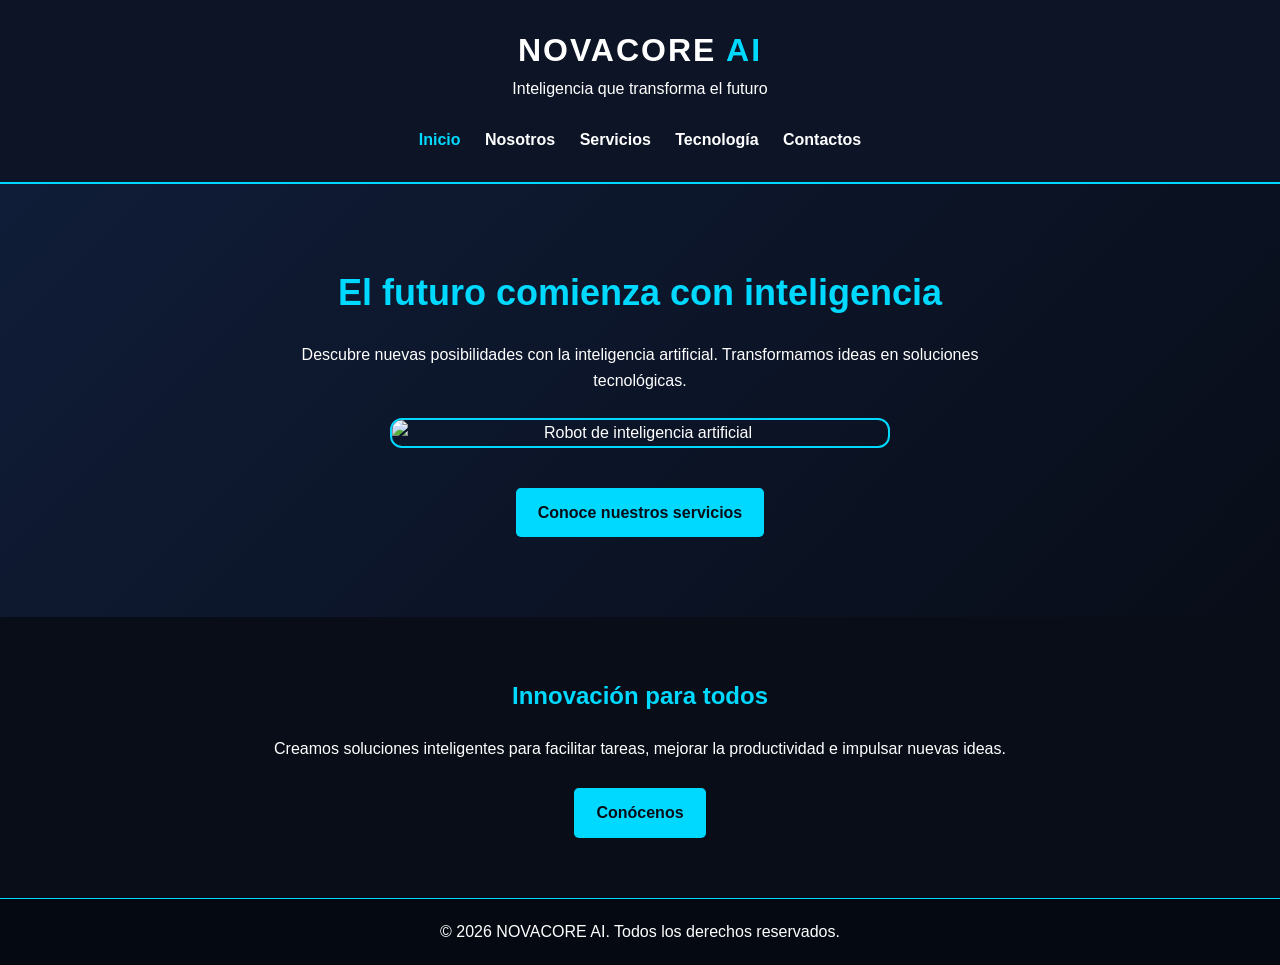
==== index.html @ 9088cf20 "Add files via upload" ====
<!DOCTYPE html>
<html lang="es">
<head>
    <meta charset="UTF-8">
    <meta name="viewport" content="width=device-width, initial-scale=1.0">
    <title>Inicio | NOVACORE AI</title>
    <meta name="description" content="NOVACORE AI: inteligencia artificial, innovación y tecnología para el futuro.">
    <meta name="author" content="NOVACORE AI">
    <link rel="stylesheet" href="estilos.css">
</head>
<body>

<header>
    <div class="contenedor">
        <h1>NOVACORE <span>AI</span></h1>
        <p>Inteligencia que transforma el futuro</p>
        <nav>
            <a href="index.html" class="activo">Inicio</a>
            <a href="nosotros.html">Nosotros</a>
            <a href="servicios.html">Servicios</a>
            <a href="tecnologia.html">Tecnología</a>
            <a href="contactos.html">Contactos</a>
        </nav>
    </div>
</header>

<main>
    <section class="principal">
        <div class="contenedor">
            <h2>El futuro comienza con inteligencia</h2>
            <p>
                Descubre nuevas posibilidades con la inteligencia artificial.
                Transformamos ideas en soluciones tecnológicas.
            </p>

            <img src="imagenes/robot.jpg"
                 alt="Robot de inteligencia artificial"
                 class="imagen-principal">

            <a href="servicios.html" class="boton">
                Conoce nuestros servicios
            </a>
        </div>
    </section>

    <section class="seccion">
        <div class="contenedor">
            <h2>Innovación para todos</h2>
            <p>
                Creamos soluciones inteligentes para facilitar tareas,
                mejorar la productividad e impulsar nuevas ideas.
            </p>
            <a href="nosotros.html" class="boton">Conócenos</a>
        </div>
    </section>
</main>

<footer>
    <p>&copy; 2026 NOVACORE AI. Todos los derechos reservados.</p>
</footer>

</body>
</html>
---- estilos.css ----
/* CONFIGURACION GENERAL */
* {
    margin: 0;
    padding: 0;
    box-sizing: border-box;
    scroll-behavior: smooth;
}

body {
    font-family: Arial, sans-serif;
    background-color: #080d18;
    color: white;
    line-height: 1.6;
}

.contenedor {
    width: 90%;
    max-width: 1100px;
    margin: auto;
}

/* ENCABEZADO */
header {
    background-color: #0c1425;
    padding: 25px 0;
    text-align: center;
    border-bottom: 2px solid #00d9ff;
}

header h1 {
    font-size: 32px;
    letter-spacing: 2px;
}

header span {
    color: #00d9ff;
}

nav {
    margin-top: 20px;
}

nav a {
    display: inline-block;
    color: white;
    text-decoration: none;
    margin: 5px 10px;
    font-weight: bold;
    transition: color 0.3s;
}

nav a:hover,
nav a.activo {
    color: #00d9ff;
}

/* PORTADA */
.principal {
    padding: 80px 0;
    text-align: center;
    background: linear-gradient(135deg, #101d38, #080d18);
    animation: aparecer 1s ease;
}

.principal h2 {
    font-size: 36px;
    color: #00d9ff;
    margin-bottom: 20px;
}

.principal p {
    max-width: 700px;
    margin: 0 auto 20px;
}

.imagen-principal {
    display: block;
    width: 100%;
    max-width: 500px;
    height: auto;
    margin: 25px auto;
    border-radius: 12px;
    border: 2px solid #00d9ff;
}

/* BOTONES */
.boton {
    display: inline-block;
    background-color: #00d9ff;
    color: #080d18;
    padding: 12px 22px;
    margin-top: 15px;
    border-radius: 5px;
    text-decoration: none;
    font-weight: bold;
    transition: 0.3s;
}

.boton:hover {
    background-color: white;
    transform: scale(1.05);
}

/* SECCIONES */
.seccion {
    padding: 60px 0;
    text-align: center;
}

.seccion h2 {
    color: #00d9ff;
    margin-bottom: 20px;
}

.seccion h3 {
    margin: 20px 0 10px;
}

.seccion p {
    margin-bottom: 12px;
}

.oscuro {
    background-color: #10192b;
}

/* TARJETAS */
.tarjetas {
    display: flex;
    flex-wrap: wrap;
    gap: 20px;
}

.tarjeta {
    flex: 1;
    min-width: 220px;
    padding: 25px;
    background-color: #18253c;
    border: 1px solid #00d9ff;
    border-radius: 8px;
    transition: transform 0.3s;
}

.tarjeta:hover {
    transform: translateY(-6px);
}

.tarjeta h3 {
    color: #00d9ff;
    margin-top: 0;
}

/* CONTACTOS */
.contacto {
    max-width: 600px;
    margin: auto;
}

/* VIDEO DE YOUTUBE */
.video {
    width: 100%;
    max-width: 700px;
    aspect-ratio: 16 / 9;
    margin: 25px auto;
}

.video iframe {
    width: 100%;
    height: 100%;
    border: none;
    border-radius: 8px;
}

/* AUDIO Y VIDEO LOCAL */
.multimedia {
    display: block;
    width: 100%;
    max-width: 600px;
    margin: 20px auto;
}

/* PIE DE PAGINA */
footer {
    background-color: #050912;
    text-align: center;
    padding: 20px;
    border-top: 1px solid #00d9ff;
}

/* ANIMACION */
@keyframes aparecer {
    from {
        opacity: 0;
        transform: translateY(20px);
    }

    to {
        opacity: 1;
        transform: translateY(0);
    }
}

/* MEDIA QUERY 1: TABLETS */
@media (max-width: 768px) {
    .tarjetas {
        flex-direction: column;
    }

    .principal h2 {
        font-size: 30px;
    }

    nav a {
        margin: 5px;
    }
}

/* MEDIA QUERY 2: CELULARES */
@media (max-width: 480px) {
    header h1 {
        font-size: 25px;
    }

    .principal {
        padding: 50px 0;
    }

    .principal h2 {
        font-size: 25px;
    }

    .seccion {
        padding: 40px 0;
    }

    nav a {
        font-size: 14px;
        margin: 4px;
    }
}
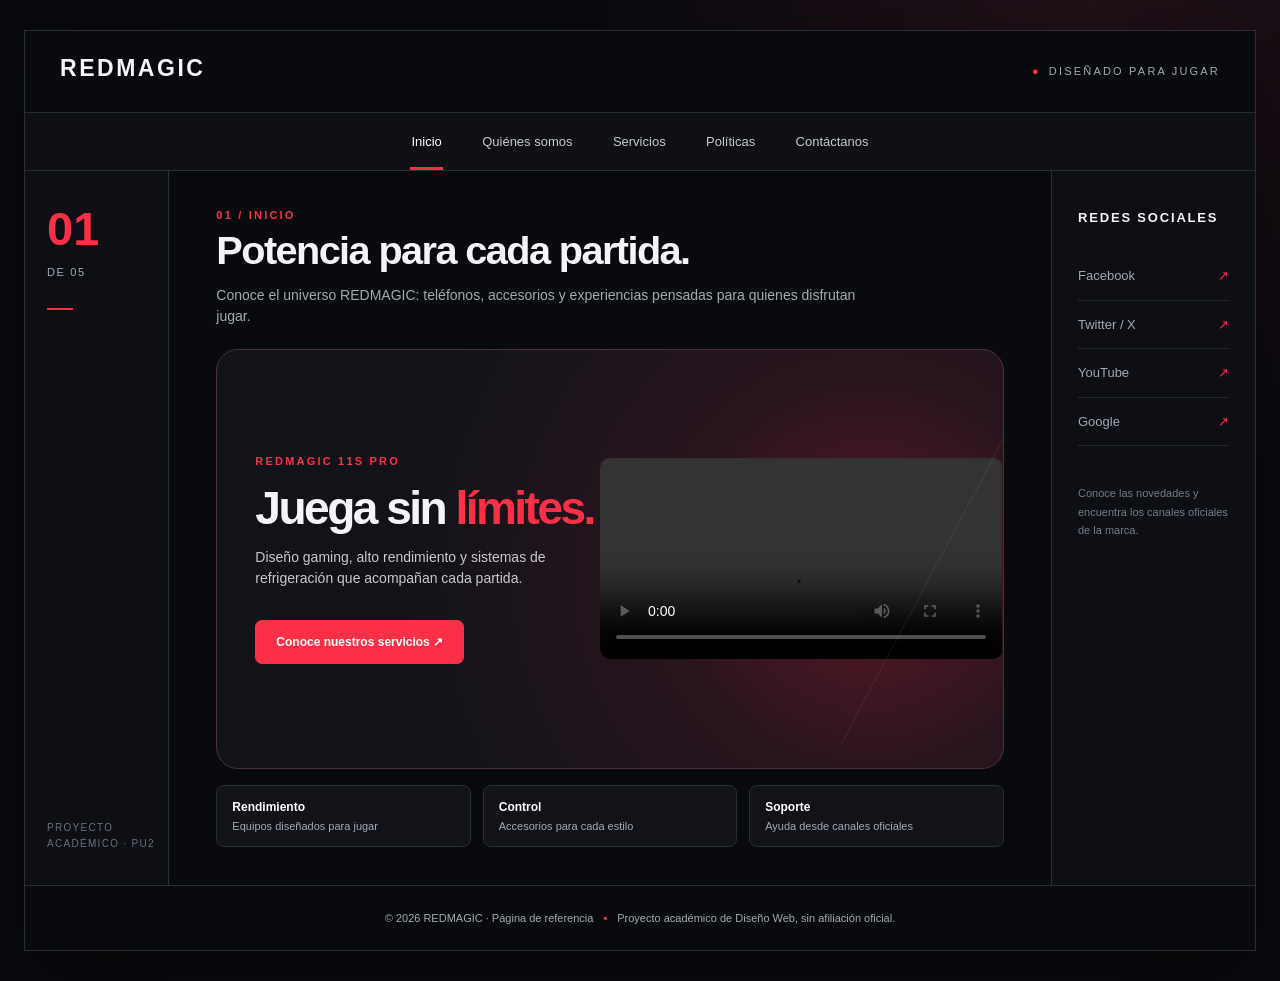
==== commit 488a190c: "Add files via upload" ====
--- a/index.html
+++ b/index.html
@@ -1,63 +1,82 @@
+
 <!DOCTYPE html>
 <html lang="es">
 <head>
-    <meta charset="UTF-8">
-    <meta name="viewport" content="width=device-width, initial-scale=1.0">
-    <title>Inicio | NOVACORE AI</title>
-    <meta name="description" content="NOVACORE AI: inteligencia artificial, innovación y tecnología para el futuro.">
-    <meta name="author" content="NOVACORE AI">
-    <link rel="stylesheet" href="estilos.css">
+  <meta charset="UTF-8">
+  <meta name="viewport" content="width=device-width, initial-scale=1.0">
+  <meta name="description" content="Proyecto académico sobre REDMAGIC y sus productos gaming.">
+  <title>Inicio | REDMAGIC</title>
+  <link rel="icon" href="img/redmagic-logo.png" type="image/png">
+  <link rel="stylesheet" href="css/estilos.css">
 </head>
 <body>
+  <a class="salto" href="#contenido">Saltar al contenido</a>
+  <div class="sitio">
+    <header class="cabecera">
+      <a class="marca" href="index.html" aria-label="REDMAGIC, ir a Inicio">
+    <span><strong>REDMAGIC</strong><small></small></span>
+      </a>
+      <span class="cabecera-etiqueta"><span>●</span>DISEÑADO PARA JUGAR</span>
+    </header>
 
-<header>
-    <div class="contenedor">
-        <h1>NOVACORE <span>AI</span></h1>
-        <p>Inteligencia que transforma el futuro</p>
-        <nav>
-            <a href="index.html" class="activo">Inicio</a>
-            <a href="nosotros.html">Nosotros</a>
-            <a href="servicios.html">Servicios</a>
-            <a href="tecnologia.html">Tecnología</a>
-            <a href="contactos.html">Contactos</a>
-        </nav>
+    <nav class="menu" aria-label="Menú principal">
+        <a href="index.html" aria-current="page">Inicio</a>
+        <a href="quienes-somos.html">Quiénes somos</a>
+        <a href="servicios.html">Servicios</a>
+        <a href="politicas.html">Políticas</a>
+        <a href="contactanos.html">Contáctanos</a>
+    </nav>
+
+    <div class="columnas">
+      <aside class="lateral-izquierdo" aria-label="Número de página">
+        <div class="numero">01</div>
+        <p>de 05<br></p>
+        <div class="barra"></div>
+        <span class="vertical">PROYECTO ACADÉMICO · PU2</span>
+      </aside>
+
+      <main id="contenido" class="contenido">
+        <p class="eyebrow">01 / INICIO</p>
+        <h1>Potencia para cada partida.</h1>
+        <p class="intro">Conoce el universo REDMAGIC: teléfonos, accesorios y experiencias pensadas para quienes disfrutan jugar.</p>
+        <section class="hero" aria-label="Teléfono REDMAGIC de referencia">
+          <div class="hero-texto">
+            <p class="eyebrow">REDMAGIC 11S PRO</p>
+            <h2>Juega sin <span class="resaltar">límites.</span></h2>
+            <p>Diseño gaming, alto rendimiento y sistemas de refrigeración que acompañan cada partida.</p>
+            <a class="boton" href="servicios.html">Conoce nuestros servicios ↗</a>
+          </div>
+         
+<div class="hero-video">
+    <video controls preload="metadata" playsinline>
+        <source src="c:\Users\alumno303b\Downloads\videoplayback (1).mp4" type="video/mp4">
+    
+    </video>
+</div>
+
+        </section>
+        <div class="destacados" aria-label="Aspectos destacados">
+          <div><strong>Rendimiento</strong><span>Equipos diseñados para jugar</span></div>
+          <div><strong>Control</strong><span>Accesorios para cada estilo</span></div>
+          <div><strong>Soporte</strong><span>Ayuda desde canales oficiales</span></div>
+        </div>
+      </main>
+
+      <aside class="lateral-derecho" aria-label="Redes sociales">
+        <h2>Redes sociales</h2>
+        <a href="https://www.facebook.com/redmagicgaming" target="_blank" rel="noopener noreferrer">Facebook <span>↗</span></a>
+        <a href="https://x.com/redmagicgaming" target="_blank" rel="noopener noreferrer">Twitter / X <span>↗</span></a>
+        <a href="https://www.youtube.com/channel/UCqX5t6irpHLRUBqf_0hKAvg" target="_blank" rel="noopener noreferrer">YouTube <span>↗</span></a>
+        <a href="https://www.google.com/search?q=REDMAGIC+sitio+oficial" target="_blank" rel="noopener noreferrer">Google <span>↗</span></a>
+        <p class="social-nota">Conoce las novedades y encuentra los canales oficiales de la marca.</p>
+      </aside>
     </div>
-</header>
 
-<main>
-    <section class="principal">
-        <div class="contenedor">
-            <h2>El futuro comienza con inteligencia</h2>
-            <p>
-                Descubre nuevas posibilidades con la inteligencia artificial.
-                Transformamos ideas en soluciones tecnológicas.
-            </p>
-
-            <img src="imagenes/robot.jpg"
-                 alt="Robot de inteligencia artificial"
-                 class="imagen-principal">
-
-            <a href="servicios.html" class="boton">
-                Conoce nuestros servicios
-            </a>
-        </div>
-    </section>
-
-    <section class="seccion">
-        <div class="contenedor">
-            <h2>Innovación para todos</h2>
-            <p>
-                Creamos soluciones inteligentes para facilitar tareas,
-                mejorar la productividad e impulsar nuevas ideas.
-            </p>
-            <a href="nosotros.html" class="boton">Conócenos</a>
-        </div>
-    </section>
-</main>
-
-<footer>
-    <p>&copy; 2026 NOVACORE AI. Todos los derechos reservados.</p>
-</footer>
-
+    <footer class="pie">
+      <span>© 2026 REDMAGIC · Página de referencia</span><b>•</b>
+      <span>Proyecto académico de Diseño Web, sin afiliación oficial.</span>
+    </footer>
+  </div>
+  
 </body>
-</html>+</html>
--- a/css/estilos.css
+++ b/css/estilos.css
@@ -0,0 +1,299 @@
+:root {
+  --fondo: #090a0e;
+  --panel: #111319;
+  --panel-claro: #181b23;
+  --linea: #2a2d36;
+  --texto: #f5f5f7;
+  --suave: #a4a8b2;
+  --rojo: #fb3047;
+}
+
+* { box-sizing: border-box; }
+
+html { scroll-behavior: smooth; }
+
+body {
+  margin: 0;
+  font-family: Arial, Helvetica, sans-serif;
+  background: radial-gradient(circle at 85% 0%, #211018 0, var(--fondo) 36%);
+  color: var(--texto);
+  line-height: 1.5;
+}
+
+a { color: inherit; }
+img { max-width: 100%; }
+
+.salto {
+  position: absolute;
+  left: -9999px;
+  top: 10px;
+  z-index: 10;
+}
+
+.salto:focus { left: 10px; background: #fff; color: #111; padding: 10px; }
+
+.sitio {
+  width: min(1380px, calc(100% - 48px));
+  margin: 30px auto;
+  border: 1px solid var(--linea);
+  background: var(--fondo);
+  box-shadow: 0 30px 90px #0007;
+}
+
+.cabecera {
+  min-height: 82px;
+  padding: 15px 35px;
+  display: flex;
+  align-items: center;
+  justify-content: space-between;
+  gap: 20px;
+  border-bottom: 1px solid var(--linea);
+}
+
+.marca { display: flex; align-items: center; gap: 14px; text-decoration: none; }
+.marca img { width: 49px; height: 49px; object-fit: contain; }
+.marca strong { display: block; font-size: 23px; letter-spacing: .11em; line-height: 1; }
+.marca small { display: block; margin-top: 6px; color: var(--suave); font-size: 10px; letter-spacing: .22em; }
+.cabecera-etiqueta { font-size: 11px; letter-spacing: .20em; color: var(--suave); text-transform: uppercase; }
+.cabecera-etiqueta span { color: var(--rojo); padding-right: 8px; }
+
+.menu {
+  min-height: 57px;
+  padding: 0 20px;
+  display: flex;
+  align-items: center;
+  justify-content: center;
+  gap: clamp(12px, 3vw, 44px);
+  border-bottom: 1px solid var(--linea);
+  background: #0e1015;
+}
+
+.menu a {
+  padding: 19px 1px 15px;
+  border-bottom: 3px solid transparent;
+  color: #c6c8cf;
+  text-decoration: none;
+  font-size: 13px;
+  white-space: nowrap;
+}
+
+.menu a:hover, .menu a[aria-current="page"] { color: #fff; border-color: var(--rojo); }
+
+.columnas {
+  display: grid;
+  grid-template-columns: 144px minmax(0, 1fr) 204px;
+  min-height: 626px;
+}
+
+.lateral-izquierdo {
+  position: relative;
+  padding: 34px 22px;
+  border-right: 1px solid var(--linea);
+  background: #0d0f14;
+}
+
+.numero { color: var(--rojo); font-size: 47px; font-weight: bold; line-height: 1; }
+.lateral-izquierdo p { margin: 12px 0; color: var(--suave); font-size: 11px; letter-spacing: .15em; text-transform: uppercase; }
+.barra { width: 26px; height: 2px; margin-top: 28px; background: var(--rojo); }
+.vertical {
+  position: absolute;
+  left: 22px;
+  bottom: 33px;
+  color: #6b6f79;
+  font-size: 10px;
+  line-height: 1.6;
+  letter-spacing: .13em;
+}
+
+.contenido { min-width: 0; padding: 36px clamp(25px, 3.7vw, 54px) 38px; }
+.contenido h1 { margin: 6px 0 12px; font-size: clamp(30px, 3.1vw, 45px); line-height: 1.1; letter-spacing: -.04em; }
+.contenido h2 { margin: 0 0 11px; line-height: 1.2; }
+.eyebrow { margin: 0; color: var(--rojo); font-weight: bold; font-size: 11px; letter-spacing: .20em; text-transform: uppercase; }
+.intro { margin: 0; max-width: 650px; color: var(--suave); font-size: 14px; }
+.resaltar { color: var(--rojo); }
+
+.lateral-derecho {
+  padding: 37px 26px;
+  border-left: 1px solid var(--linea);
+  background: #0d0f14;
+}
+
+.lateral-derecho h2 { margin: 0 0 25px; font-size: 13px; letter-spacing: .14em; text-transform: uppercase; }
+.lateral-derecho a {
+  display: flex;
+  justify-content: space-between;
+  padding: 14px 0;
+  border-bottom: 1px solid #242730;
+  color: var(--suave);
+  text-decoration: none;
+  font-size: 13px;
+}
+.lateral-derecho a:hover { color: var(--rojo); }
+.lateral-derecho a span { color: var(--rojo); }
+.social-nota { margin-top: 38px; font-size: 11px; line-height: 1.7; color: #777c87; }
+
+.pie {
+  min-height: 65px;
+  display: flex;
+  justify-content: center;
+  align-items: center;
+  gap: 10px;
+  padding: 18px 25px;
+  border-top: 1px solid var(--linea);
+  text-align: center;
+  font-size: 11px;
+  color: var(--suave);
+}
+.pie b { color: var(--rojo); }
+
+/* Inicio: el producto es la imagen principal del prototipo. */
+.hero {
+  position: relative;
+  display: flex;
+  align-items: center;
+  min-height: 420px;
+  margin-top: 22px;
+  overflow: hidden;
+  border: 1px solid #493039;
+  border-radius: 22px;
+  background: radial-gradient(circle at 83% 54%, #5a1725 0, #29151e 29%, #121319 68%);
+}
+.hero::after { content: ""; position: absolute; top: 0; bottom: 0; right: 8%; width: 1px; transform: rotate(28deg); background: #ffffff12; }
+.hero-texto { position: relative; z-index: 1; width: 52%; padding: 36px 0 36px 38px; }
+.hero h2 { max-width: 400px; margin: 15px 0; font-size: clamp(34px, 3.6vw, 53px); letter-spacing: -.055em; line-height: 1.03; }
+.hero p:not(.eyebrow) { max-width: 300px; color: #c8c9cf; font-size: 14px; }
+.hero img { position: absolute; z-index: 1; right: -6%; bottom: -5%; width: 58%; height: 105%; object-fit: contain; filter: drop-shadow(0 20px 30px #000a); }
+.boton {
+  display: inline-block;
+  margin-top: 17px;
+  padding: 12px 20px;
+  border: 1px solid var(--rojo);
+  border-radius: 7px;
+  background: var(--rojo);
+  color: #fff;
+  font-size: 12px;
+  font-weight: bold;
+  text-decoration: none;
+  cursor: pointer;
+}
+.boton:hover { background: #d91f37; }
+.destacados { display: grid; grid-template-columns: repeat(3, 1fr); gap: 12px; margin-top: 16px; }
+.destacados div { padding: 12px 15px; border: 1px solid var(--linea); border-radius: 8px; background: var(--panel); }
+.destacados strong { display: block; color: #fff; font-size: 12px; }
+.destacados span { display: block; margin-top: 2px; color: var(--suave); font-size: 11px; }
+
+/* Quiénes somos. */
+.historia {
+  display: grid;
+  grid-template-columns: 1.2fr .8fr;
+  align-items: center;
+  gap: 20px;
+  margin-top: 24px;
+  padding: 23px 28px;
+  border: 1px solid var(--linea);
+  border-radius: 14px;
+  background: linear-gradient(115deg, #19171c, #12151c);
+}
+.historia h2 { font-size: 20px; }
+.historia p { margin: 0; color: #c4c5cc; font-size: 13px; line-height: 1.75; }
+.historia img { max-height: 230px; width: 100%; object-fit: contain; }
+.bloques-dos { display: grid; grid-template-columns: repeat(2, 1fr); gap: 15px; margin-top: 16px; }
+.bloque { padding: 22px; border: 1px solid var(--linea); border-radius: 12px; background: var(--panel); }
+.bloque small { color: var(--rojo); font-weight: bold; letter-spacing: .13em; }
+.bloque h2 { margin: 7px 0; font-size: 19px; }
+.bloque p { margin: 0; color: var(--suave); font-size: 13px; line-height: 1.65; }
+
+/* Servicios: tres imágenes y tres descripciones. */
+.tarjetas { display: grid; grid-template-columns: repeat(3, minmax(0, 1fr)); gap: 15px; margin-top: 28px; }
+.tarjeta { min-width: 0; padding: 15px; border: 1px solid var(--linea); border-radius: 13px; background: var(--panel); }
+.tarjeta-imagen { display: grid; place-items: center; height: 182px; border-radius: 9px; background: radial-gradient(circle at 50% 55%, #36202a, #1b1d24 70%); }
+.tarjeta img { width: 100%; height: 168px; object-fit: contain; }
+.tarjeta small { display: block; margin-top: 17px; color: var(--rojo); font-size: 10px; font-weight: bold; letter-spacing: .14em; }
+.tarjeta h2 { margin: 7px 0; font-size: 17px; }
+.tarjeta p { min-height: 62px; margin: 0; color: var(--suave); font-size: 12px; line-height: 1.6; }
+.tarjeta a { display: inline-block; margin-top: 15px; color: #fff; font-size: 12px; font-weight: bold; text-decoration-color: var(--rojo); text-underline-offset: 5px; }
+.nota { margin: 24px 0 0; color: var(--suave); font-size: 12px; }
+
+/* Políticas: tres cláusulas numeradas, como en el prototipo. */
+.politicas { margin-top: 25px; }
+.politica { display: flex; gap: 19px; padding: 17px 0; border-top: 1px solid var(--linea); }
+.politica:last-child { border-bottom: 1px solid var(--linea); }
+.politica-numero { flex: none; color: var(--rojo); font-size: 21px; font-weight: bold; }
+.politica h2 { margin: 0 0 6px; font-size: 16px; }
+.politica p { margin: 0 0 6px; color: var(--suave); font-size: 12px; line-height: 1.6; }
+.politica a { color: #e8e9ed; font-size: 12px; text-underline-offset: 4px; }
+.aviso { margin: 18px 0 0; padding: 11px 14px; border-left: 3px solid var(--rojo); background: #21161b; color: #dbced1; font-size: 11px; }
+
+/* Contacto: datos a la izquierda y formulario a la derecha. */
+.contacto-grid { display: grid; grid-template-columns: minmax(0, .9fr) minmax(0, 1.1fr); gap: 25px; margin-top: 27px; }
+.dato { display: flex; gap: 13px; padding: 14px 0; border-bottom: 1px solid var(--linea); }
+.dato-icono { flex: none; display: grid; place-items: center; width: 30px; height: 30px; border: 1px solid #75414b; border-radius: 7px; color: var(--rojo); font-size: 14px; }
+.dato strong { display: block; font-size: 12px; }
+.dato a, .dato span { display: block; margin-top: 4px; color: var(--suave); font-size: 12px; overflow-wrap: anywhere; }
+.dato a:hover { color: #fff; }
+.formulario { min-width: 0; }
+.formulario .fila-campos { display: flex; gap: 10px; }
+.formulario label { display: block; min-width: 0; margin-bottom: 10px; }
+.formulario .fila-campos label { flex: 1; }
+.formulario span { display: block; margin-bottom: 5px; color: #d8d9df; font-size: 11px; }
+.formulario input, .formulario textarea {
+  width: 100%; padding: 11px 12px; border: 1px solid #454953; border-radius: 6px;
+  background: #15171f; color: #fff; font: inherit; font-size: 12px;
+}
+.formulario input:focus, .formulario textarea:focus { outline: 2px solid var(--rojo); outline-offset: 1px; }
+.formulario textarea { min-height: 105px; resize: vertical; }
+.formulario button { display: block; width: fit-content; min-height: 42px; margin-top: 8px; padding: 10px 20px; line-height: 20px; }
+.formulario .aclaracion { margin: 9px 0 0; color: var(--suave); font-size: 11px; line-height: 1.5; }
+
+@media (max-width: 900px) {
+  .columnas { grid-template-columns: 105px minmax(0, 1fr) 160px; }
+  .contenido { padding: 28px 22px; }
+  .lateral-derecho { padding: 30px 15px; }
+  .lateral-izquierdo { padding: 30px 15px; }
+  .hero-texto { padding-left: 22px; }
+  .tarjetas { gap: 9px; }
+  .tarjeta { padding: 10px; }
+}
+
+@media (max-width: 700px) {
+  .sitio { width: calc(100% - 20px); margin: 10px auto; }
+  .cabecera { padding: 12px 18px; }
+  .marca strong { font-size: 19px; }
+  .cabecera-etiqueta { display: none; }
+  .menu { justify-content: flex-start; gap: 23px; overflow-x: auto; padding: 0 18px; }
+  .columnas { display: block; }
+  .lateral-izquierdo { display: none; }
+  .contenido { padding: 28px 18px; }
+  .lateral-derecho { border-top: 1px solid var(--linea); border-left: 0; padding: 23px 18px; }
+  .lateral-derecho h2 { margin-bottom: 8px; }
+  .lateral-derecho a { display: inline-flex; gap: 5px; margin-right: 17px; }
+  .social-nota { display: none; }
+  .hero { min-height: 480px; align-items: flex-start; }
+  .hero-texto { width: 100%; padding: 25px; }
+  .hero h2 { max-width: 300px; font-size: 38px; }
+  .hero p:not(.eyebrow) { max-width: 260px; }
+  .hero img { width: 72%; height: 63%; right: -8%; bottom: -6%; }
+  .destacados { grid-template-columns: 1fr; }
+  .historia, .bloques-dos, .tarjetas, .contacto-grid { grid-template-columns: 1fr; }
+  .formulario .fila-campos { flex-direction: column; gap: 0; }
+  .historia img { max-height: 160px; }
+  .tarjeta-imagen { height: 210px; }
+  .tarjeta img { height: 195px; }
+  .tarjeta p { min-height: 0; }
+  .pie { flex-wrap: wrap; }
+}
+/* VIDEO PRINCIPAL REDMAGIC */
+.hero-video {
+    width: 55%;
+    display: flex;
+    align-items: center;
+    justify-content: center;
+}
+
+.hero-video video {
+    width: 100%;
+    height: auto;
+    max-height: 320px;
+    object-fit: contain;
+    border-radius: 10px;
+}
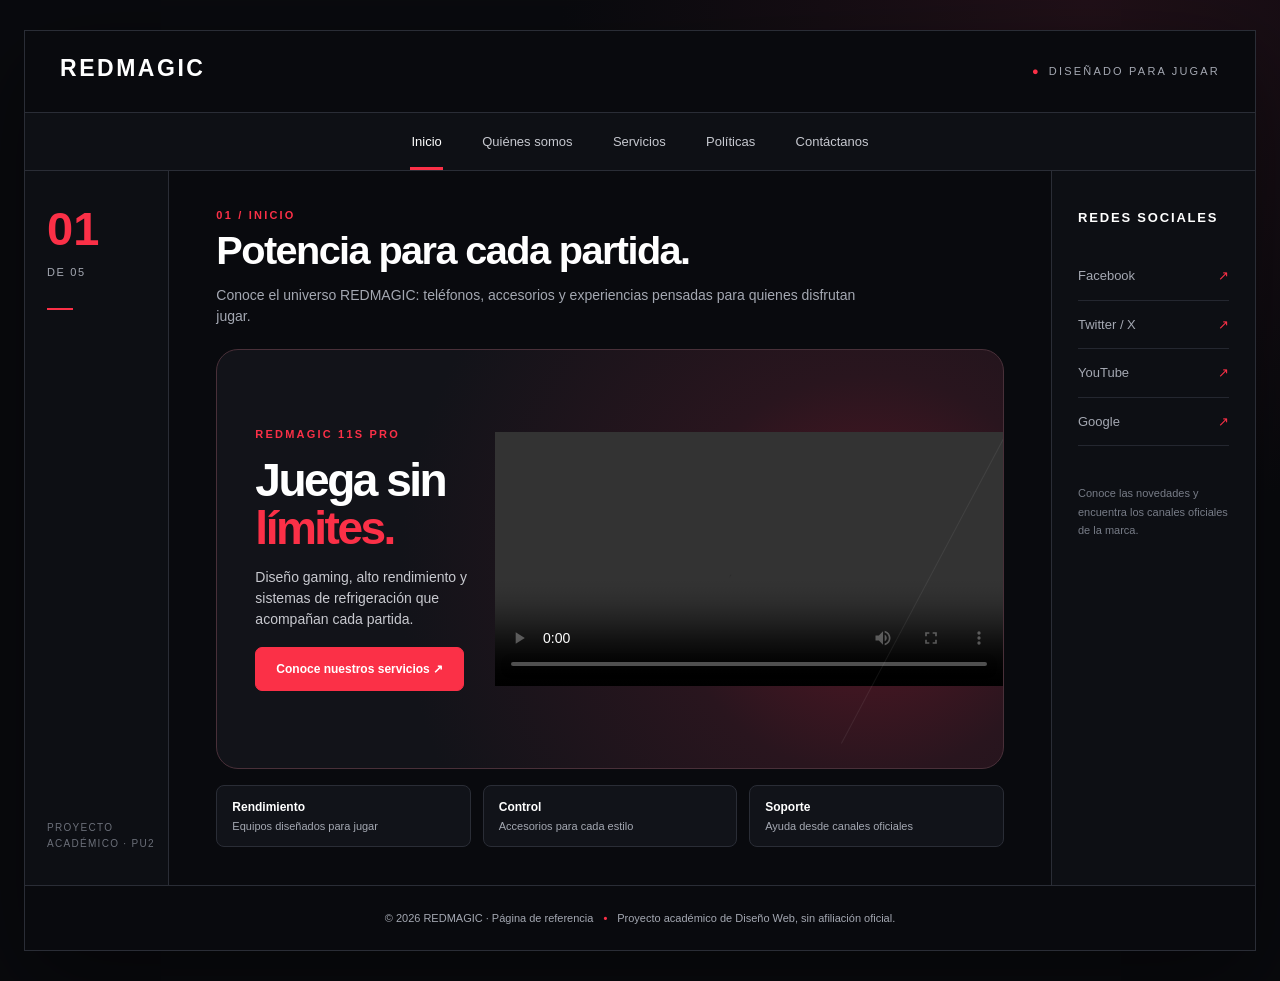
==== commit f6709094: "Add files via upload" ====
--- a/index.html
+++ b/index.html
@@ -46,14 +46,10 @@
             <p>Diseño gaming, alto rendimiento y sistemas de refrigeración que acompañan cada partida.</p>
             <a class="boton" href="servicios.html">Conoce nuestros servicios ↗</a>
           </div>
-         
-<div class="hero-video">
-    <video controls preload="metadata" playsinline>
-        <source src="c:\Users\alumno303b\Downloads\videoplayback (1).mp4" type="video/mp4">
-    
-    </video>
-</div>
-
+   <video controls width="100%">
+    <source src="videoplayback (1).mp4" type="video/mp4">
+    Tu navegador no puede reproducir este video.
+</video>
         </section>
         <div class="destacados" aria-label="Aspectos destacados">
           <div><strong>Rendimiento</strong><span>Equipos diseñados para jugar</span></div>
--- a/css/estilos.css
+++ b/css/estilos.css
@@ -296,4 +296,43 @@
     max-height: 320px;
     object-fit: contain;
     border-radius: 10px;
+}
+* {
+    margin: 0;
+    padding: 0;
+    box-sizing: border-box;
+}
+
+body {
+    background-color: #121212;
+    color: white;
+    font-family: Arial, sans-serif;
+}
+
+.video-seccion {
+    width: 90%;
+    max-width: 900px;
+    margin: 40px auto;
+    text-align: center;
+}
+
+.video-seccion h2 {
+    margin-bottom: 20px;
+    font-size: 28px;
+    color: #ffffff;
+}
+
+.video-contenedor {
+    position: relative;
+    width: 100%;
+    aspect-ratio: 16 / 9;
+    overflow: hidden;
+    border-radius: 12px;
+}
+
+.video-contenedor iframe {
+    width: 100%;
+    height: 100%;
+    border: none;
+    display: block;
 }
